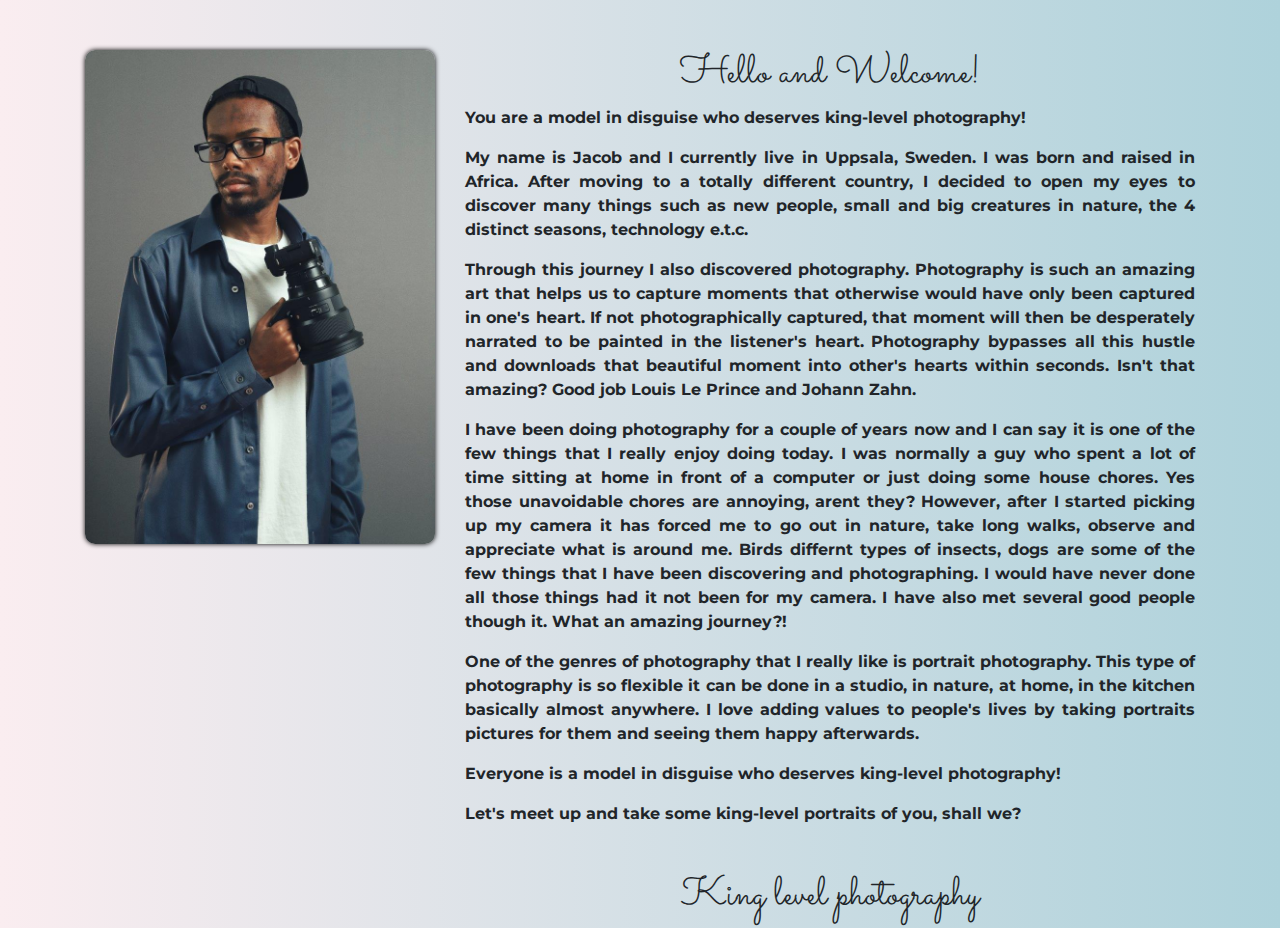
==== index.html @ 20e51923 ".." ====
<!DOCTYPE html>
<html>

<head>
    <meta charset='utf-8'>
    <meta http-equiv='X-UA-Compatible' content='IE=edge'>
    <title>Page Title</title>
    <meta name='viewport' content='width=device-width, initial-scale=1'>
    <link rel="stylesheet" href="https://maxcdn.bootstrapcdn.com/bootstrap/4.0.0/css/bootstrap.min.css"
        integrity="sha384-Gn5384xqQ1aoWXA+058RXPxPg6fy4IWvTNh0E263XmFcJlSAwiGgFAW/dAiS6JXm" crossorigin="anonymous">


    <link rel="preconnect" href="https://fonts.googleapis.com">
    <link rel="preconnect" href="https://fonts.gstatic.com" crossorigin>
    <link
        href="https://fonts.googleapis.com/css2?family=Montserrat&family=Qwitcher+Grypen&family=Sacramento&display=swap"
        rel="stylesheet">

    <title>King level photography</title>
    <link rel='stylesheet' type='text/css' media='screen' href='css/style.css'>

</head>

<body>

    <div class="container" style="padding-top: 50px;">
        <div class="row">
            <div class="col-md-4 col-sm-8" style="padding-bottom: 50px;">
                <img style="width: 100%; border-radius: 10px; border-radius: 10px; box-shadow: 0px 0px 5px black;"
                    src="imgs/prof.jpg">
            </div>
            <div class="col-md-8 col-sm-12">
                <h1 style="font-family: 'Sacramento', cursive; text-align: center;">Hello and Welcome!</h1>
                <p>You are a model in disguise who deserves king-level photography!</p>
                <p>My name is Jacob and I currently live in Uppsala, Sweden. I was born and raised in Africa. After
                    moving to a totally different country, I decided to open my eyes to discover many things such as new
                    people, small and big creatures in nature, the 4 distinct seasons, technology e.t.c.
                </p>
                <p>Through this journey I also discovered photography. Photography is such an amazing art that helps us
                    to capture moments that otherwise would have only been captured in one's heart. If not
                    photographically captured, that moment will then be desperately narrated to be painted in the
                    listener's heart. Photography bypasses all this hustle and downloads that beautiful moment into
                    other's hearts
                    within seconds. Isn't that amazing? Good job Louis Le Prince and Johann Zahn.
                </p>
                <p>I have been doing photography for a couple of years now and I can say it is one of the few things
                    that I really enjoy doing today. I was normally a guy who spent a lot of time sitting at home in
                    front of a computer or just doing some house chores. Yes those unavoidable chores are annoying,
                    arent they? However, after I started picking up my camera it has forced me to go out in nature, take
                    long walks, observe and appreciate what is around me. Birds differnt types of insects, dogs are some
                    of the few things that I have been discovering and photographing. I would have never done all those
                    things had it not been for my camera. I have also met several good people though it. What an amazing
                    journey?!
                </p>
                <p>
                    One of the genres of photography that I really like is portrait photography. This type of
                    photography is so flexible it can be done in a studio, in nature, at home, in the kitchen basically
                    almost anywhere. I love adding values to people's lives by taking portraits pictures for them and
                    seeing them happy afterwards.
                </p>
                <p>Everyone is a model in disguise who deserves king-level photography!</p>
                <p>Let's meet up
                    and take some king-level portraits of you, shall we?</p>
                <h1 style="font-family: 'Sacramento', cursive; text-align: center; padding-top: 30px;">King level
                    photography</h1>
            </div>
        </div>
    </div>

    <script src='main.js'></script>

</body>

</html>
---- css/style.css ----
* {
    margin: 0;
    padding: 0;
}

body {
    /* background-color: rgb(228, 207, 207);*/
    /* background-image: linear-gradient(to right, #FFC0CB, rgb(139, 232, 255));*/
    background-image: linear-gradient(to right, #faedf0, rgb(174, 210, 219));
}



.text {
    text-align: center;
    margin-top: 30px;
}

.text h1 {
    color: rgb(255, 255, 255);
    font-size: 70px;
    font-family: 'Dancing Script', cursive;
    text-shadow: 2px 2px 20px rgb(236, 227, 227);
}

.logo {
    width: 90%;
    position: absolute;
    top: 50%;
    left: 50%;
    transform: translate(-50%, -50%);
    text-align: center;
}

.logo img {
    border-radius: 50%;
    width: 100%;
    height: auto;
    max-height: 500px;
    max-width: 500px;
}

p {
    font-family: 'Montserrat', sans-serif;
    font-weight: bold;
    text-align: justify;
    text-justify: inter-word;
}
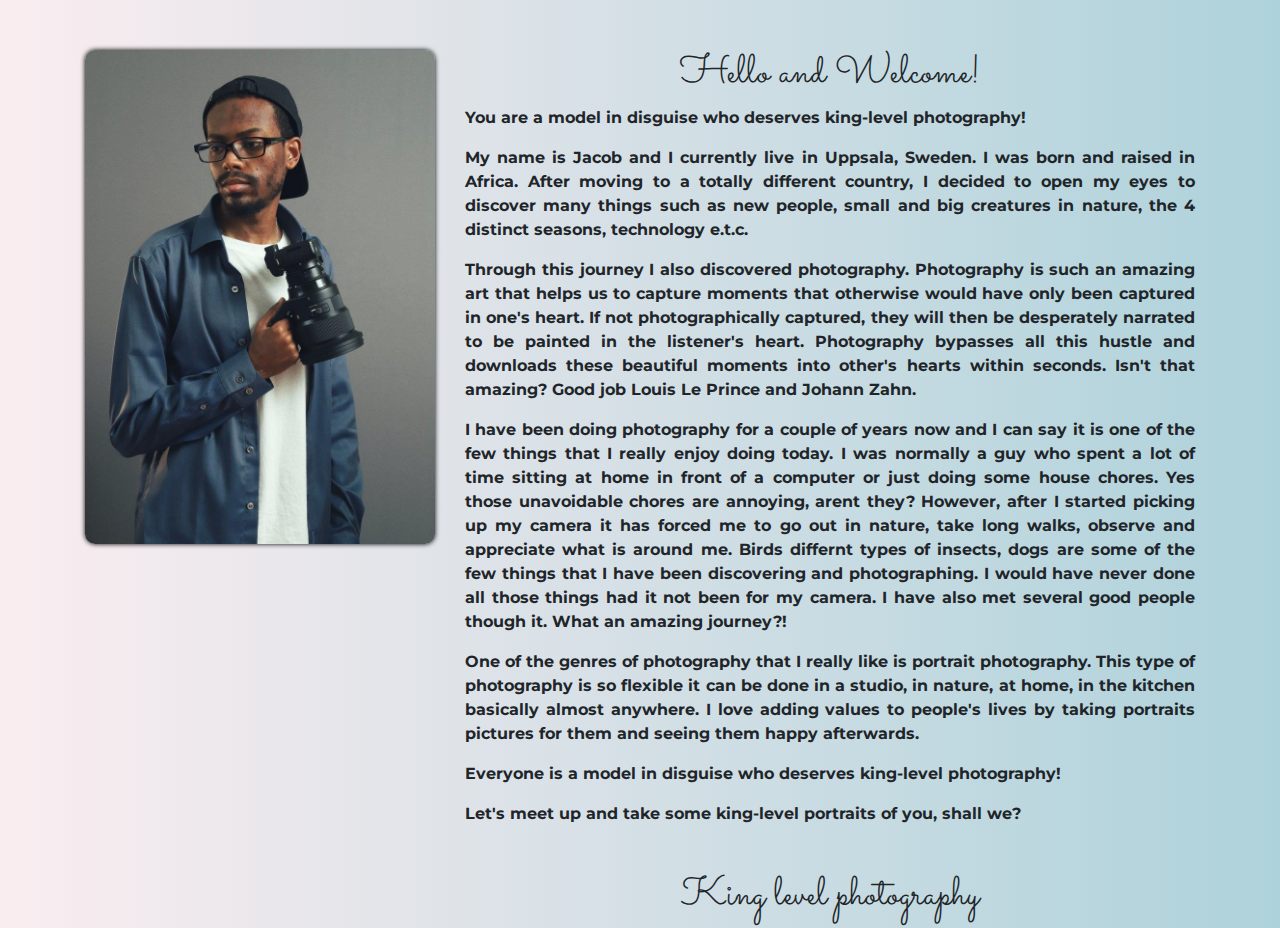
==== commit d44efcb9: ".." ====
--- a/index.html
+++ b/index.html
@@ -38,8 +38,8 @@
                 </p>
                 <p>Through this journey I also discovered photography. Photography is such an amazing art that helps us
                     to capture moments that otherwise would have only been captured in one's heart. If not
-                    photographically captured, that moment will then be desperately narrated to be painted in the
-                    listener's heart. Photography bypasses all this hustle and downloads that beautiful moment into
+                    photographically captured, they will then be desperately narrated to be painted in the
+                    listener's heart. Photography bypasses all this hustle and downloads these beautiful moments into
                     other's hearts
                     within seconds. Isn't that amazing? Good job Louis Le Prince and Johann Zahn.
                 </p>
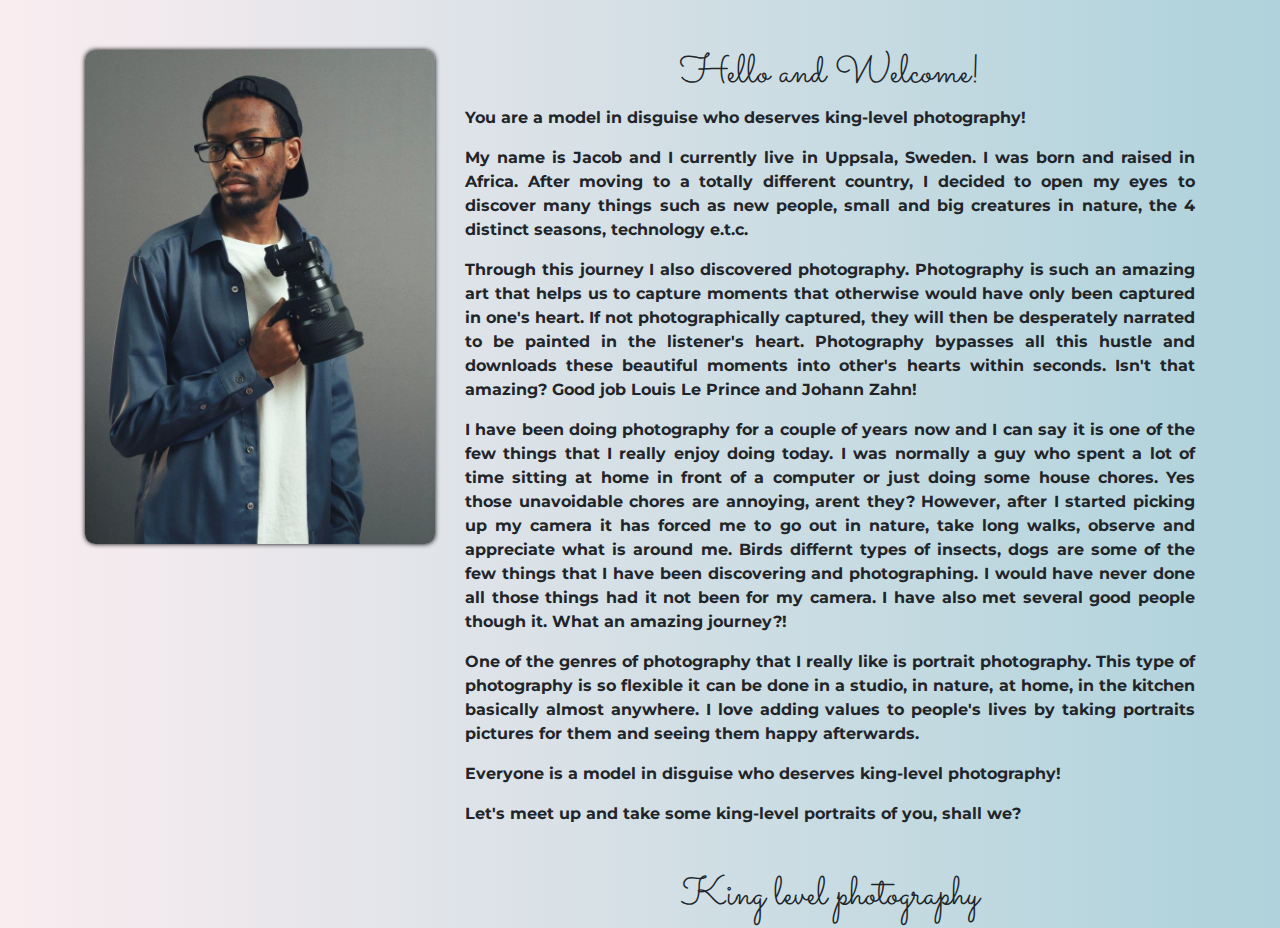
==== commit 58cbcbea: ".." ====
--- a/index.html
+++ b/index.html
@@ -41,7 +41,7 @@
                     photographically captured, they will then be desperately narrated to be painted in the
                     listener's heart. Photography bypasses all this hustle and downloads these beautiful moments into
                     other's hearts
-                    within seconds. Isn't that amazing? Good job Louis Le Prince and Johann Zahn.
+                    within seconds. Isn't that amazing? Good job Louis Le Prince and Johann Zahn!
                 </p>
                 <p>I have been doing photography for a couple of years now and I can say it is one of the few things
                     that I really enjoy doing today. I was normally a guy who spent a lot of time sitting at home in
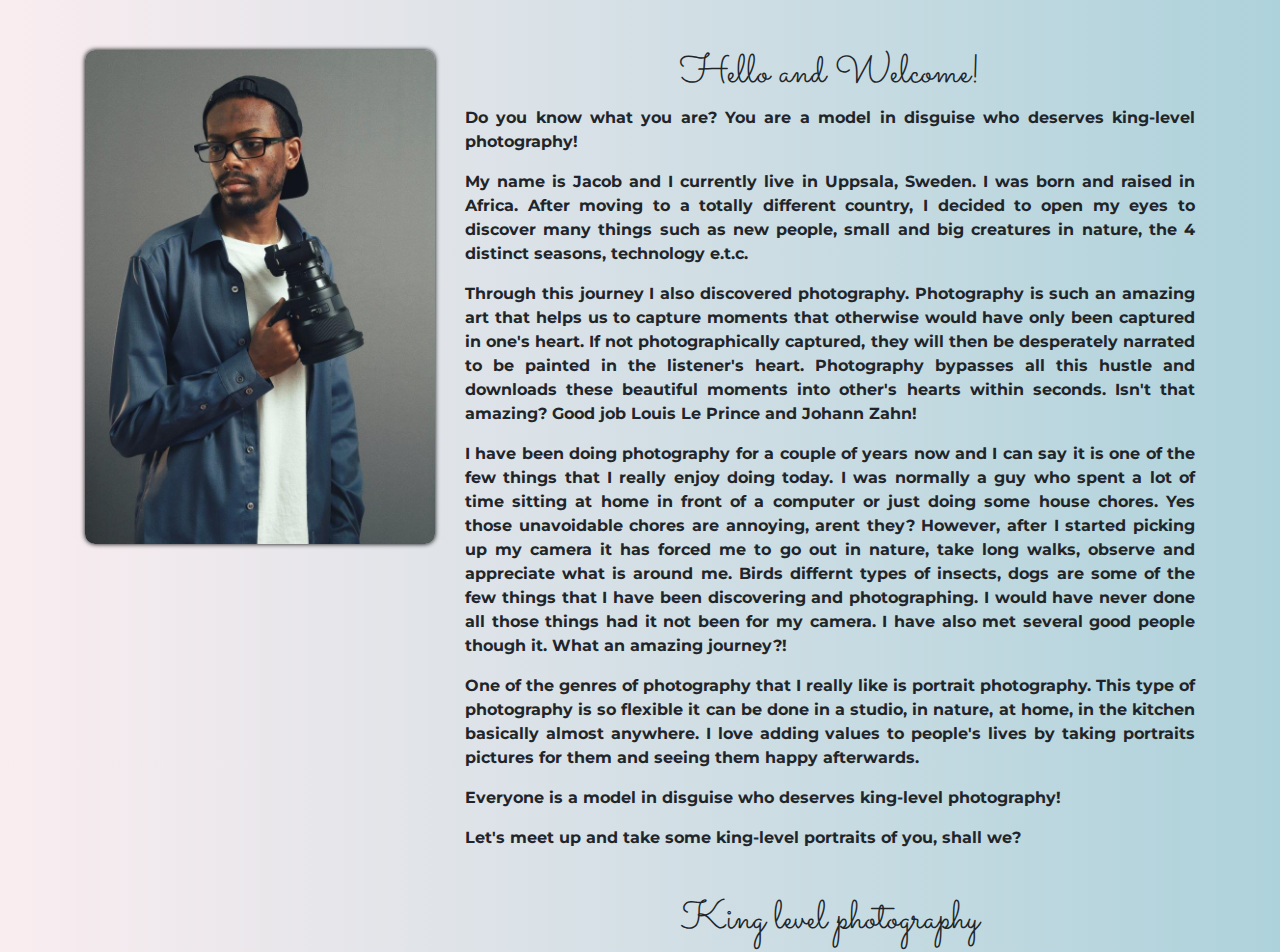
==== commit 80ef9954: ".." ====
--- a/index.html
+++ b/index.html
@@ -4,8 +4,8 @@
 <head>
     <meta charset='utf-8'>
     <meta http-equiv='X-UA-Compatible' content='IE=edge'>
-    <title>Page Title</title>
     <meta name='viewport' content='width=device-width, initial-scale=1'>
+    <link rel="icon" type="image/x-icon?v1" href="/imgs/favicon.ico">
     <link rel="stylesheet" href="https://maxcdn.bootstrapcdn.com/bootstrap/4.0.0/css/bootstrap.min.css"
         integrity="sha384-Gn5384xqQ1aoWXA+058RXPxPg6fy4IWvTNh0E263XmFcJlSAwiGgFAW/dAiS6JXm" crossorigin="anonymous">
 
@@ -31,7 +31,7 @@
             </div>
             <div class="col-md-8 col-sm-12">
                 <h1 style="font-family: 'Sacramento', cursive; text-align: center;">Hello and Welcome!</h1>
-                <p>You are a model in disguise who deserves king-level photography!</p>
+                <p>Do you know what you are? You are a model in disguise who deserves king-level photography!</p>
                 <p>My name is Jacob and I currently live in Uppsala, Sweden. I was born and raised in Africa. After
                     moving to a totally different country, I decided to open my eyes to discover many things such as new
                     people, small and big creatures in nature, the 4 distinct seasons, technology e.t.c.
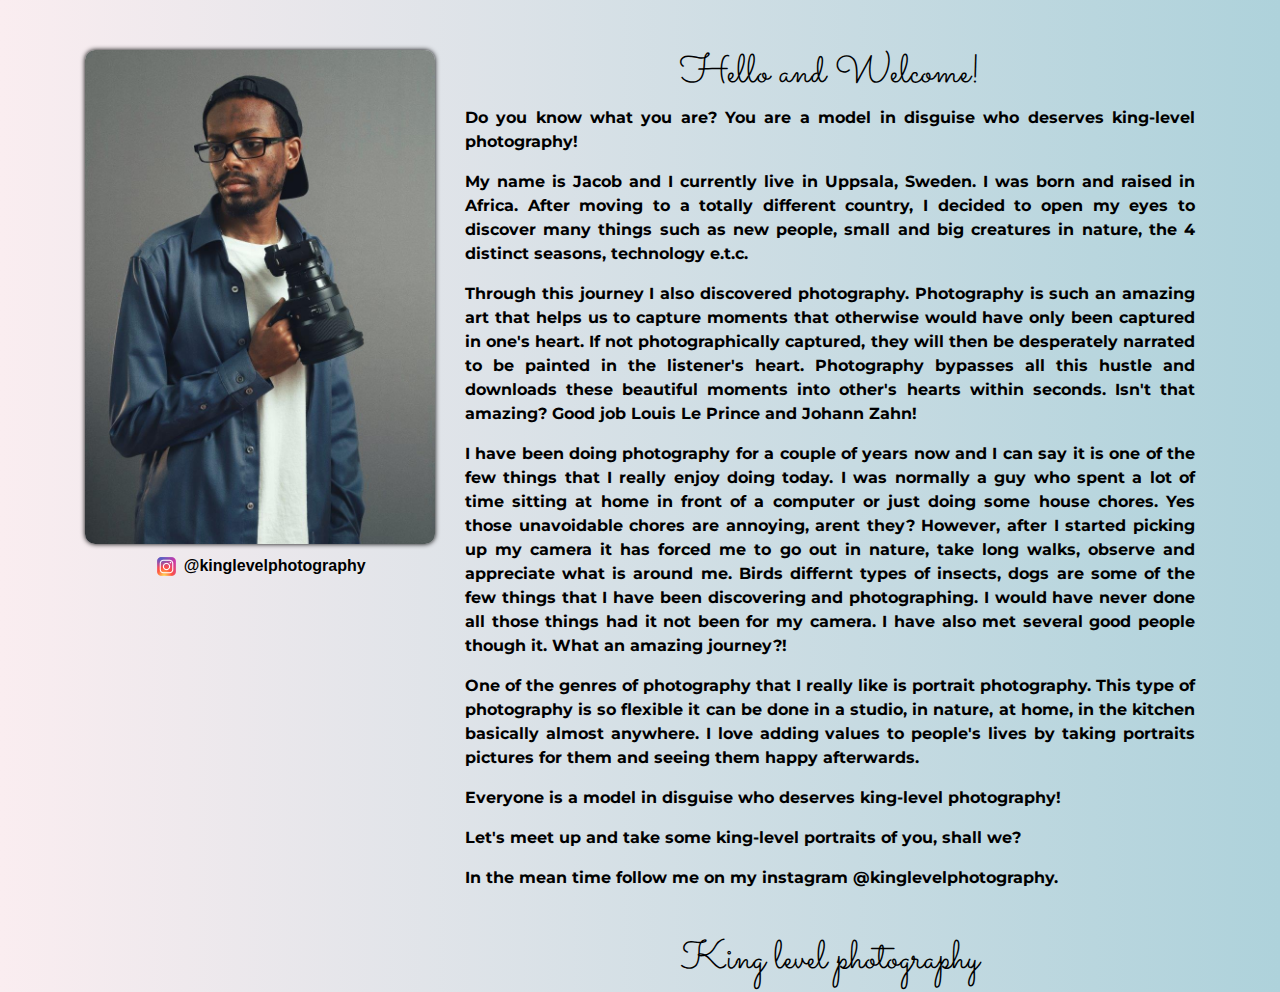
==== commit 6a7d6042: ".." ====
--- a/index.html
+++ b/index.html
@@ -28,6 +28,11 @@
             <div class="col-md-4 col-sm-8" style="padding-bottom: 50px;">
                 <img style="width: 100%; border-radius: 10px; border-radius: 10px; box-shadow: 0px 0px 5px black;"
                     src="imgs/prof.jpg">
+                <div style="text-align: center; padding-top: 10px;">
+                    <a style="color: inherit; text-decoration: none;" target="_blank"
+                        href="https://www.instagram.com/kinglevelphotography/">
+                        <img src="imgs/instagram.png"> <strong>@kinglevelphotography</strong></a>
+                </div>
             </div>
             <div class="col-md-8 col-sm-12">
                 <h1 style="font-family: 'Sacramento', cursive; text-align: center;">Hello and Welcome!</h1>
@@ -61,6 +66,8 @@
                 <p>Everyone is a model in disguise who deserves king-level photography!</p>
                 <p>Let's meet up
                     and take some king-level portraits of you, shall we?</p>
+                <p>In the mean time follow me on my instagram <a style="color: inherit; text-decoration: none;"
+                        href="https://www.instagram.com/kinglevelphotography/"> @kinglevelphotography.</a></p>
                 <h1 style="font-family: 'Sacramento', cursive; text-align: center; padding-top: 30px;">King level
                     photography</h1>
             </div>
--- a/css/style.css
+++ b/css/style.css
@@ -7,6 +7,7 @@
     /* background-color: rgb(228, 207, 207);*/
     /* background-image: linear-gradient(to right, #FFC0CB, rgb(139, 232, 255));*/
     background-image: linear-gradient(to right, #faedf0, rgb(174, 210, 219));
+    color: black;
 }
 
 
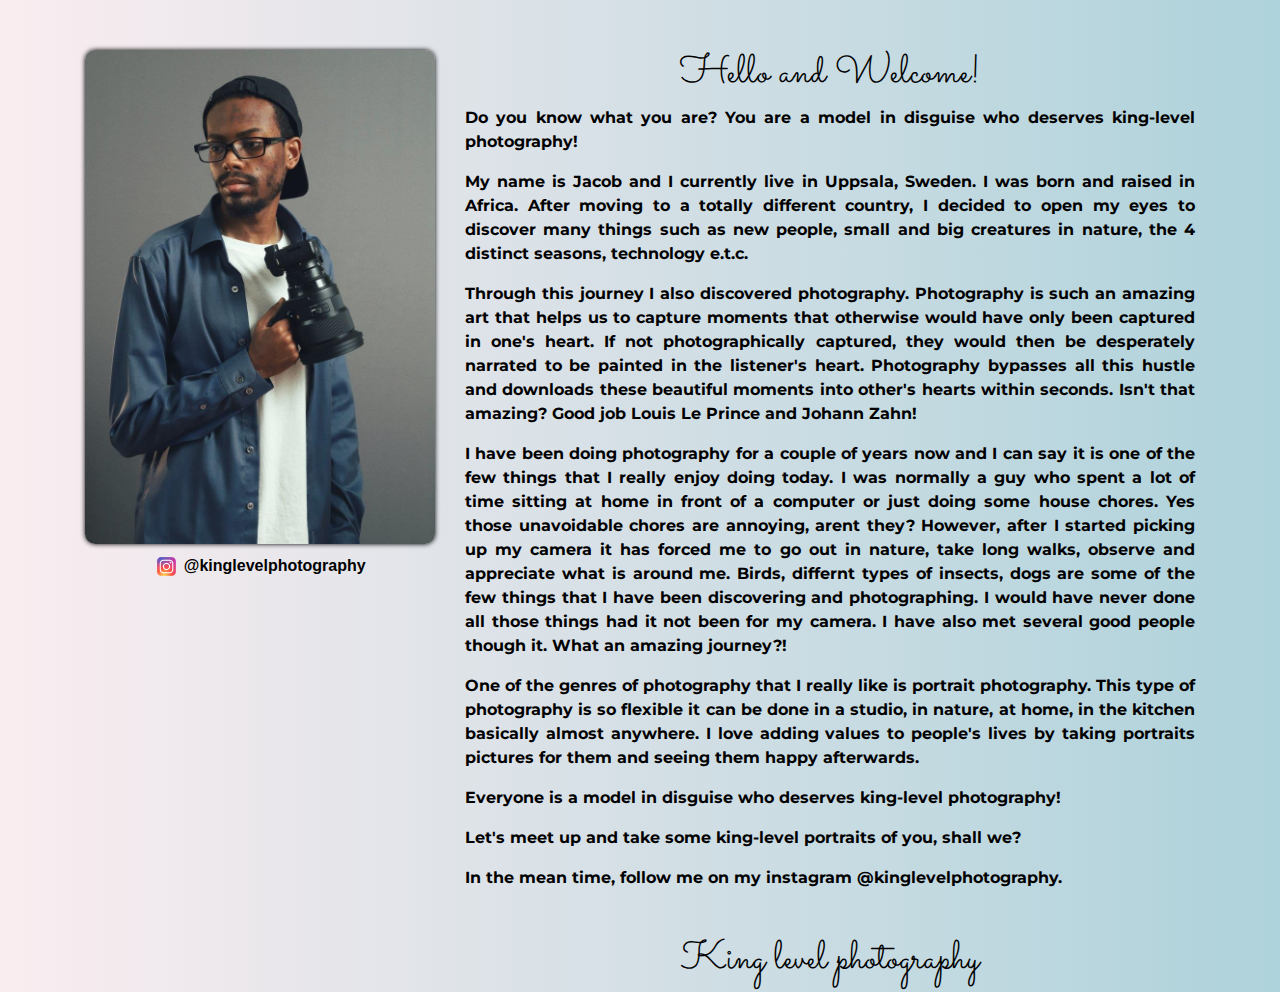
==== commit dd6db145: ".." ====
--- a/index.html
+++ b/index.html
@@ -43,7 +43,7 @@
                 </p>
                 <p>Through this journey I also discovered photography. Photography is such an amazing art that helps us
                     to capture moments that otherwise would have only been captured in one's heart. If not
-                    photographically captured, they will then be desperately narrated to be painted in the
+                    photographically captured, they would then be desperately narrated to be painted in the
                     listener's heart. Photography bypasses all this hustle and downloads these beautiful moments into
                     other's hearts
                     within seconds. Isn't that amazing? Good job Louis Le Prince and Johann Zahn!
@@ -52,7 +52,8 @@
                     that I really enjoy doing today. I was normally a guy who spent a lot of time sitting at home in
                     front of a computer or just doing some house chores. Yes those unavoidable chores are annoying,
                     arent they? However, after I started picking up my camera it has forced me to go out in nature, take
-                    long walks, observe and appreciate what is around me. Birds differnt types of insects, dogs are some
+                    long walks, observe and appreciate what is around me. Birds, differnt types of insects, dogs are
+                    some
                     of the few things that I have been discovering and photographing. I would have never done all those
                     things had it not been for my camera. I have also met several good people though it. What an amazing
                     journey?!
@@ -66,7 +67,7 @@
                 <p>Everyone is a model in disguise who deserves king-level photography!</p>
                 <p>Let's meet up
                     and take some king-level portraits of you, shall we?</p>
-                <p>In the mean time follow me on my instagram <a style="color: inherit; text-decoration: none;"
+                <p>In the mean time, follow me on my instagram <a style="color: inherit; text-decoration: none;"
                         href="https://www.instagram.com/kinglevelphotography/"> @kinglevelphotography.</a></p>
                 <h1 style="font-family: 'Sacramento', cursive; text-align: center; padding-top: 30px;">King level
                     photography</h1>
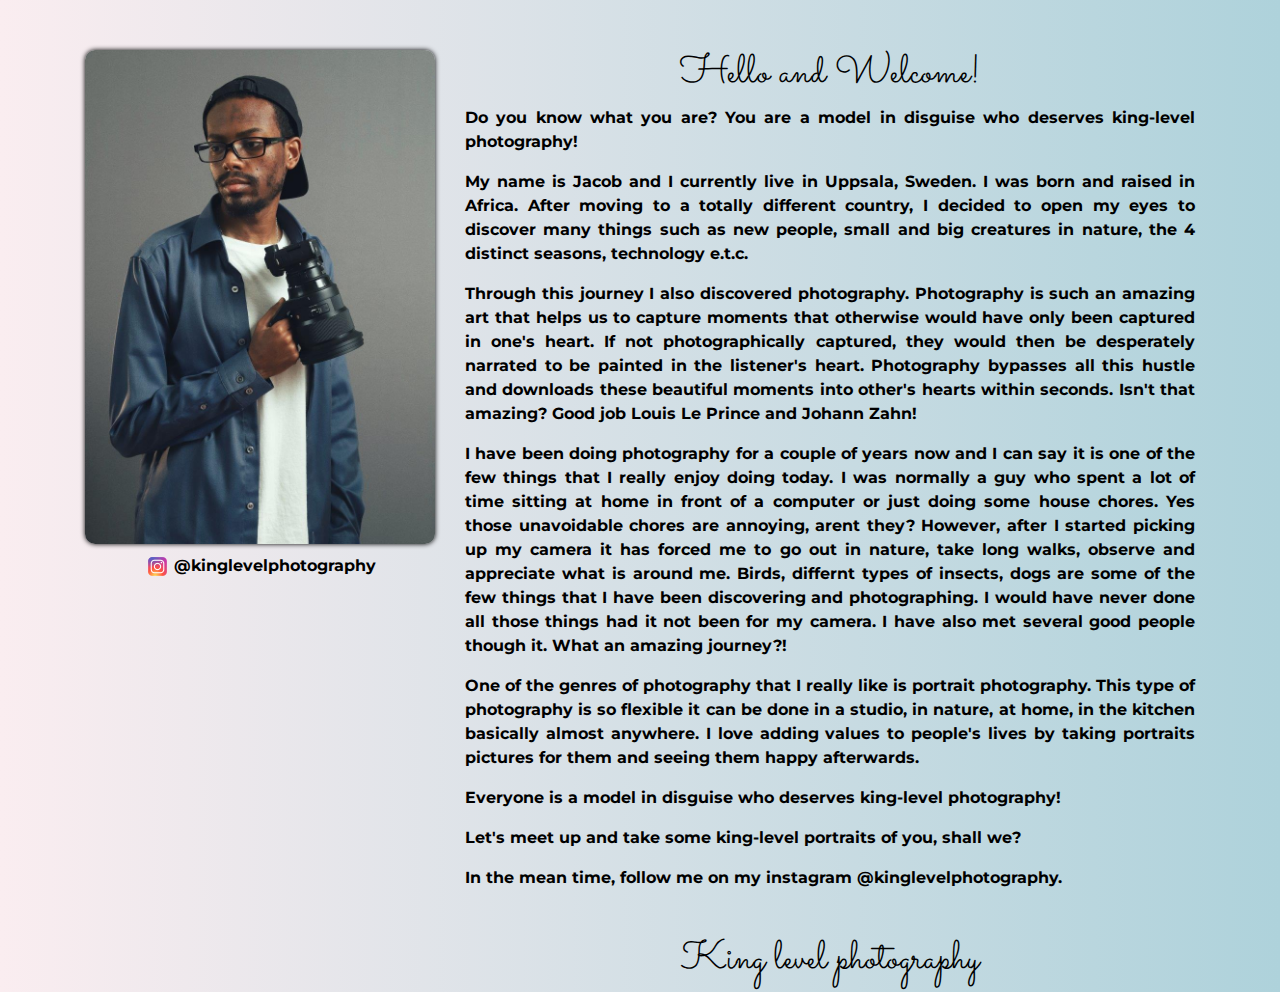
==== commit d0ebfec1: ".." ====
--- a/index.html
+++ b/index.html
@@ -29,8 +29,8 @@
                 <img style="width: 100%; border-radius: 10px; border-radius: 10px; box-shadow: 0px 0px 5px black;"
                     src="imgs/prof.jpg">
                 <div style="text-align: center; padding-top: 10px;">
-                    <a style="color: inherit; text-decoration: none;" target="_blank"
-                        href="https://www.instagram.com/kinglevelphotography/">
+                    <a style="color: inherit; text-decoration: none; font-family: 'Montserrat', sans-serif;"
+                        target="_blank" href="https://www.instagram.com/kinglevelphotography/">
                         <img src="imgs/instagram.png"> <strong>@kinglevelphotography</strong></a>
                 </div>
             </div>
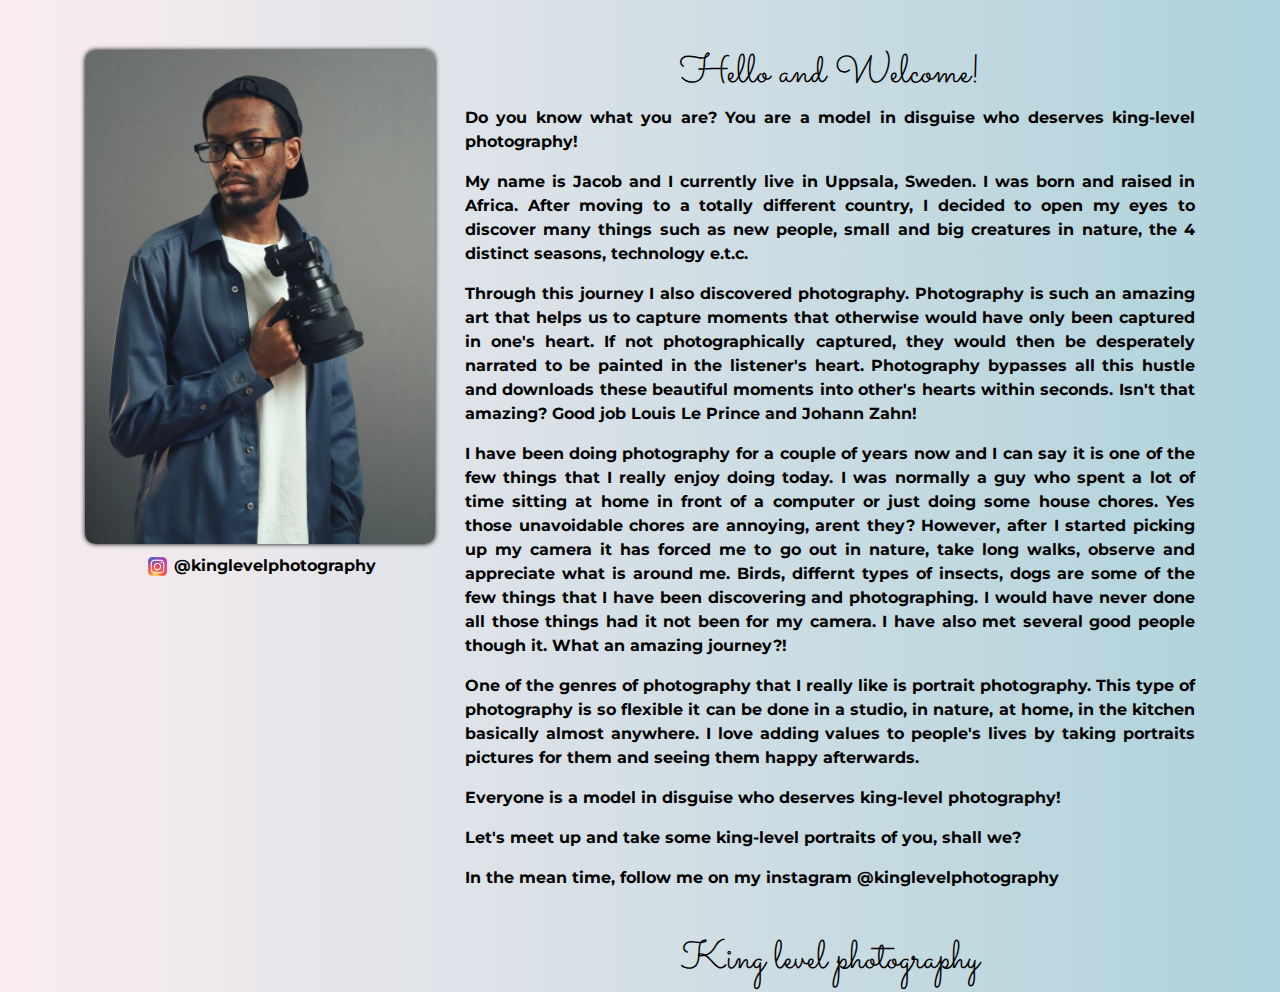
==== commit a6a8041b: ".." ====
--- a/index.html
+++ b/index.html
@@ -68,7 +68,7 @@
                 <p>Let's meet up
                     and take some king-level portraits of you, shall we?</p>
                 <p>In the mean time, follow me on my instagram <a style="color: inherit; text-decoration: none;"
-                        href="https://www.instagram.com/kinglevelphotography/"> @kinglevelphotography.</a></p>
+                        href="https://www.instagram.com/kinglevelphotography/"> @kinglevelphotography</a></p>
                 <h1 style="font-family: 'Sacramento', cursive; text-align: center; padding-top: 30px;">King level
                     photography</h1>
             </div>
